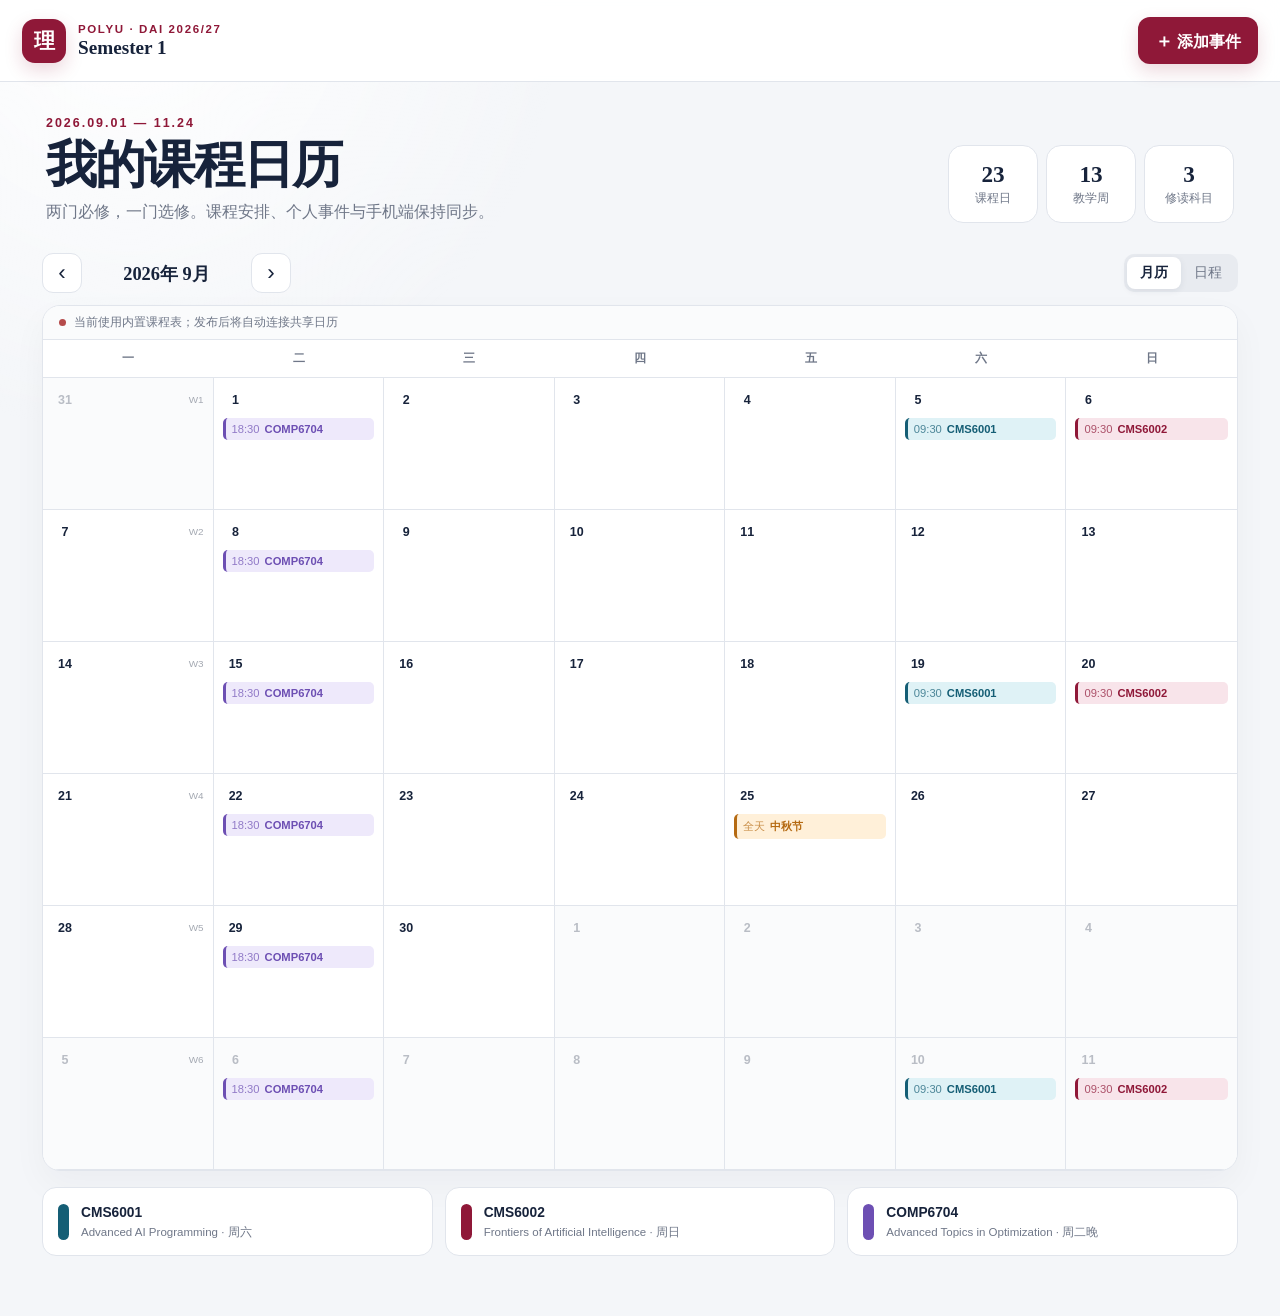
==== index.html @ 1a9e7ac6 "Build responsive Semester 1 calendar" ====
<!doctype html>
<html lang="zh-Hans">
<head>
  <meta charset="utf-8">
  <meta name="viewport" content="width=device-width, initial-scale=1, viewport-fit=cover">
  <meta name="theme-color" content="#8f1838">
  <meta name="description" content="PolyU DAI 2026/27 Semester 1 课程与个人日历">
  <title>Semester 1 · 我的课程日历</title>
  <link rel="manifest" href="manifest.webmanifest">
  <link rel="stylesheet" href="styles.css">
</head>
<body>
  <header class="topbar">
    <div class="brand">
      <div class="brand-mark" aria-hidden="true">理</div>
      <div>
        <p class="eyebrow">POLYU · DAI 2026/27</p>
        <h1>Semester 1</h1>
      </div>
    </div>
    <button class="add-button" id="openAdd" type="button"><span aria-hidden="true">＋</span> 添加事件</button>
  </header>

  <main>
    <section class="summary" aria-label="学期概览">
      <div>
        <p class="date-range">2026.09.01 — 11.24</p>
        <h2>我的课程日历</h2>
        <p class="lede">两门必修，一门选修。课程安排、个人事件与手机端保持同步。</p>
      </div>
      <div class="stats">
        <div><strong id="courseCount">23</strong><span>课程日</span></div>
        <div><strong>13</strong><span>教学周</span></div>
        <div><strong>3</strong><span>修读科目</span></div>
      </div>
    </section>

    <section class="controls" aria-label="日历控制">
      <div class="month-nav">
        <button id="prevMonth" class="icon-button" type="button" aria-label="上一个月">‹</button>
        <button id="monthTitle" class="month-title" type="button" aria-label="回到当前学期月份"></button>
        <button id="nextMonth" class="icon-button" type="button" aria-label="下一个月">›</button>
      </div>
      <div class="view-switch" role="group" aria-label="视图选择">
        <button class="active" data-view="month" type="button">月历</button>
        <button data-view="agenda" type="button">日程</button>
      </div>
    </section>

    <section class="calendar-shell">
      <div id="syncStatus" class="sync-status" role="status"><span></span> 正在读取共享日历…</div>
      <div id="monthView" class="month-view">
        <div class="weekdays" aria-hidden="true">
          <span>一</span><span>二</span><span>三</span><span>四</span><span>五</span><span>六</span><span>日</span>
        </div>
        <div id="calendarGrid" class="calendar-grid"></div>
      </div>
      <div id="agendaView" class="agenda-view" hidden></div>
    </section>

    <section class="course-key" aria-label="课程图例">
      <article class="course-card cms6001">
        <span class="course-dot"></span>
        <div><strong>CMS6001</strong><p>Advanced AI Programming · 周六</p></div>
      </article>
      <article class="course-card cms6002">
        <span class="course-dot"></span>
        <div><strong>CMS6002</strong><p>Frontiers of Artificial Intelligence · 周日</p></div>
      </article>
      <article class="course-card comp6704">
        <span class="course-dot"></span>
        <div><strong>COMP6704</strong><p>Advanced Topics in Optimization · 周二晚</p></div>
      </article>
    </section>
  </main>

  <dialog id="eventDialog">
    <form id="eventForm" method="dialog">
      <div class="dialog-head">
        <div><p class="eyebrow">SYNCED EVENT</p><h2>添加个人事件</h2></div>
        <button id="closeDialog" class="icon-button" type="button" aria-label="关闭">×</button>
      </div>
      <p class="form-note">提交后会打开 GitHub。确认创建事件请求后，约 1 分钟内自动同步到桌面与手机端。</p>
      <label>事件名称<input name="title" required maxlength="80" placeholder="例如：小组汇报"></label>
      <div class="form-row">
        <label>日期<input name="date" type="date" required min="2026-09-01" max="2026-12-31"></label>
        <label>分类<select name="category"><option value="personal">个人</option><option value="deadline">截止日期</option><option value="study">学习</option></select></label>
      </div>
      <div class="form-row">
        <label>开始时间<input name="start" type="time"></label>
        <label>结束时间<input name="end" type="time"></label>
      </div>
      <label>备注<textarea name="notes" rows="3" maxlength="300" placeholder="地点、准备事项等（选填）"></textarea></label>
      <button class="submit-button" type="submit">前往 GitHub 确认添加</button>
    </form>
  </dialog>

  <template id="eventTemplate">
    <button class="event-pill" type="button"><span class="event-time"></span><span class="event-title"></span></button>
  </template>

  <script src="config.js"></script>
  <script src="app.js"></script>
</body>
</html>
---- styles.css ----
:root {
  --ink: #17233b;
  --muted: #6f7788;
  --paper: #f4f6f9;
  --white: #fff;
  --line: #e1e5ec;
  --burgundy: #8f1838;
  --cms1: #155e75;
  --cms1-soft: #dff2f6;
  --cms2: #8f1838;
  --cms2-soft: #f8e4ea;
  --comp: #6d4fb3;
  --comp-soft: #eee9fb;
  --personal: #b56a12;
  --personal-soft: #fff0d9;
  font-family: Inter, -apple-system, BlinkMacSystemFont, "Segoe UI", "PingFang SC", "Microsoft YaHei", sans-serif;
  color: var(--ink);
  background: var(--paper);
}
* { box-sizing: border-box; }
body { margin: 0; min-height: 100vh; background: radial-gradient(circle at 10% 0, #fff 0, transparent 27rem), var(--paper); }
button, input, select, textarea { font: inherit; }
button { color: inherit; }
.topbar { min-height: 82px; padding: 16px max(22px, calc((100vw - 1240px)/2)); display: flex; align-items: center; justify-content: space-between; background: rgba(255,255,255,.92); border-bottom: 1px solid var(--line); position: sticky; top: 0; z-index: 10; backdrop-filter: blur(14px); }
.brand { display: flex; align-items: center; gap: 12px; }
.brand-mark { width: 44px; height: 44px; border-radius: 13px; display: grid; place-items: center; color: #fff; background: var(--burgundy); font: 700 21px Georgia, serif; box-shadow: 0 7px 18px #8f18382c; }
.eyebrow { margin: 0 0 2px; font-size: .72rem; font-weight: 800; letter-spacing: .14em; color: var(--burgundy); }
h1, h2, p { margin-top: 0; }
h1 { font: 700 1.2rem Georgia, "Times New Roman", serif; margin-bottom: 0; }
.add-button, .submit-button { border: 0; border-radius: 12px; background: var(--burgundy); color: white; font-weight: 700; padding: 11px 17px; cursor: pointer; box-shadow: 0 7px 18px #8f18382b; }
.add-button span { font-size: 1.15rem; }
main { max-width: 1240px; margin: auto; padding: 34px 22px 60px; }
.summary { display: flex; align-items: flex-end; justify-content: space-between; padding: 0 4px 30px; }
.date-range { color: var(--burgundy); font-size: .78rem; font-weight: 800; letter-spacing: .16em; margin-bottom: 9px; }
.summary h2 { font: 700 clamp(2rem, 4vw, 3.35rem)/1 Georgia, "Songti SC", serif; margin-bottom: 12px; letter-spacing: -.035em; }
.lede { color: var(--muted); margin-bottom: 0; }
.stats { display: flex; gap: 8px; }
.stats div { min-width: 90px; padding: 15px 16px; background: var(--white); border: 1px solid var(--line); border-radius: 15px; text-align: center; }
.stats strong { display: block; font: 700 1.45rem Georgia, serif; }
.stats span { color: var(--muted); font-size: .74rem; }
.controls { display: flex; align-items: center; justify-content: space-between; margin-bottom: 12px; }
.month-nav { display: flex; align-items: center; gap: 7px; }
.icon-button { border: 1px solid var(--line); background: var(--white); min-width: 40px; height: 40px; border-radius: 11px; font-size: 1.4rem; cursor: pointer; }
.month-title { min-width: 155px; border: 0; background: transparent; font: 700 1.15rem Georgia, "Songti SC", serif; cursor: pointer; }
.view-switch { display: flex; background: #e8ebf0; padding: 3px; border-radius: 10px; }
.view-switch button { border: 0; background: transparent; padding: 7px 13px; border-radius: 8px; color: var(--muted); cursor: pointer; font-size: .85rem; }
.view-switch button.active { background: white; color: var(--ink); font-weight: 700; box-shadow: 0 2px 7px #17233b14; }
.calendar-shell { background: var(--white); border: 1px solid var(--line); border-radius: 18px; overflow: hidden; box-shadow: 0 14px 35px #17233b0a; }
.sync-status { padding: 8px 16px; color: var(--muted); font-size: .75rem; background: #fafbfc; border-bottom: 1px solid var(--line); }
.sync-status span { display: inline-block; width: 7px; height: 7px; margin-right: 5px; border-radius: 50%; background: #d19a22; }
.sync-status.ok span { background: #26956b; }
.sync-status.error span { background: #b54b4b; }
.weekdays, .calendar-grid { display: grid; grid-template-columns: repeat(7, 1fr); }
.weekdays { min-height: 38px; align-items: center; border-bottom: 1px solid var(--line); color: var(--muted); text-align: center; font-size: .75rem; font-weight: 700; }
.day { min-height: 132px; padding: 9px; border-right: 1px solid var(--line); border-bottom: 1px solid var(--line); overflow: hidden; }
.day:nth-child(7n) { border-right: 0; }
.day.other-month { background: #fafbfc; color: #b9bdc5; }
.day.today .day-number { background: var(--burgundy); color: #fff; }
.day-number { display: inline-grid; place-items: center; width: 26px; height: 26px; border-radius: 8px; font-size: .78rem; font-weight: 700; }
.week-label { float: right; color: #a4a9b2; font-size: .62rem; line-height: 26px; }
.events { display: grid; gap: 4px; margin-top: 5px; }
.event-pill { width: 100%; display: flex; align-items: baseline; gap: 5px; border: 0; border-left: 3px solid currentColor; border-radius: 5px; padding: 5px 6px; text-align: left; cursor: pointer; font-size: .7rem; overflow: hidden; }
.event-time { opacity: .72; white-space: nowrap; }
.event-title { font-weight: 700; white-space: nowrap; overflow: hidden; text-overflow: ellipsis; }
.event-pill.cms6001 { color: var(--cms1); background: var(--cms1-soft); }
.event-pill.cms6002 { color: var(--cms2); background: var(--cms2-soft); }
.event-pill.comp6704 { color: var(--comp); background: var(--comp-soft); }
.event-pill.personal, .event-pill.study, .event-pill.deadline { color: var(--personal); background: var(--personal-soft); }
.course-key { display: grid; grid-template-columns: repeat(3, 1fr); gap: 12px; margin-top: 16px; }
.course-card { display: flex; gap: 12px; align-items: center; background: var(--white); border: 1px solid var(--line); border-radius: 14px; padding: 15px; }
.course-dot { width: 11px; height: 36px; border-radius: 7px; flex: none; }
.course-card strong { font-size: .86rem; }
.course-card p { margin: 3px 0 0; color: var(--muted); font-size: .72rem; line-height: 1.4; }
.course-card.cms6001 .course-dot { background: var(--cms1); }
.course-card.cms6002 .course-dot { background: var(--cms2); }
.course-card.comp6704 .course-dot { background: var(--comp); }
.agenda-view { padding: 10px 22px 24px; }
.agenda-day { display: grid; grid-template-columns: 95px 1fr; gap: 18px; padding: 18px 0; border-bottom: 1px solid var(--line); }
.agenda-date strong { display: block; font: 700 1.45rem Georgia, serif; }
.agenda-date span { color: var(--muted); font-size: .75rem; }
.agenda-events { display: grid; gap: 7px; }
.agenda-event { border-left: 4px solid; border-radius: 8px; padding: 10px 12px; background: #f7f8fa; }
.agenda-event.cms6001 { border-color: var(--cms1); }
.agenda-event.cms6002 { border-color: var(--cms2); }
.agenda-event.comp6704 { border-color: var(--comp); }
.agenda-event.personal, .agenda-event.study, .agenda-event.deadline { border-color: var(--personal); }
.agenda-event strong { display: block; font-size: .87rem; }
.agenda-event span { color: var(--muted); font-size: .76rem; }
dialog { width: min(520px, calc(100vw - 28px)); border: 0; border-radius: 20px; padding: 0; color: var(--ink); box-shadow: 0 24px 80px #10192b4f; }
dialog::backdrop { background: #10182799; backdrop-filter: blur(4px); }
dialog form { padding: 24px; }
.dialog-head { display: flex; justify-content: space-between; align-items: flex-start; }
.dialog-head h2 { font: 700 1.55rem Georgia, "Songti SC", serif; margin-bottom: 10px; }
.form-note { color: var(--muted); font-size: .78rem; line-height: 1.6; padding: 10px 12px; background: #f4f6f9; border-radius: 9px; }
label { display: grid; gap: 6px; margin-top: 14px; font-size: .78rem; font-weight: 700; }
input, select, textarea { width: 100%; border: 1px solid #d7dce4; border-radius: 10px; padding: 10px 11px; background: #fff; color: var(--ink); font-size: .9rem; }
textarea { resize: vertical; }
.form-row { display: grid; grid-template-columns: 1fr 1fr; gap: 12px; }
.submit-button { width: 100%; margin-top: 20px; padding: 13px; }
[hidden] { display: none !important; }

@media (max-width: 720px) {
  .topbar { min-height: 68px; padding: 12px 16px; }
  .brand-mark { width: 38px; height: 38px; border-radius: 11px; }
  .brand .eyebrow { display: none; }
  h1 { font-size: 1rem; }
  .add-button { padding: 9px 12px; font-size: .82rem; }
  main { padding: 22px 14px calc(40px + env(safe-area-inset-bottom)); }
  .summary { display: block; padding: 0 2px 22px; }
  .summary h2 { font-size: 2.25rem; }
  .lede { font-size: .84rem; line-height: 1.55; }
  .stats { margin-top: 18px; }
  .stats div { flex: 1; min-width: 0; padding: 11px 6px; }
  .stats strong { font-size: 1.25rem; }
  .controls { position: sticky; top: 68px; z-index: 8; padding: 8px 0; background: var(--paper); }
  .month-title { min-width: 125px; }
  .calendar-shell { border-radius: 15px; }
  .month-view { display: none; }
  .agenda-view { display: block !important; padding: 2px 14px 18px; }
  .view-switch { display: none; }
  .agenda-day { grid-template-columns: 70px 1fr; gap: 10px; padding: 15px 0; }
  .agenda-date strong { font-size: 1.15rem; }
  .course-key { grid-template-columns: 1fr; gap: 8px; }
  .course-card { padding: 12px 14px; }
  dialog { margin-bottom: env(safe-area-inset-bottom); }
  dialog form { padding: 19px; }
}

@media (prefers-reduced-motion: reduce) { *, *::before, *::after { scroll-behavior: auto !important; } }
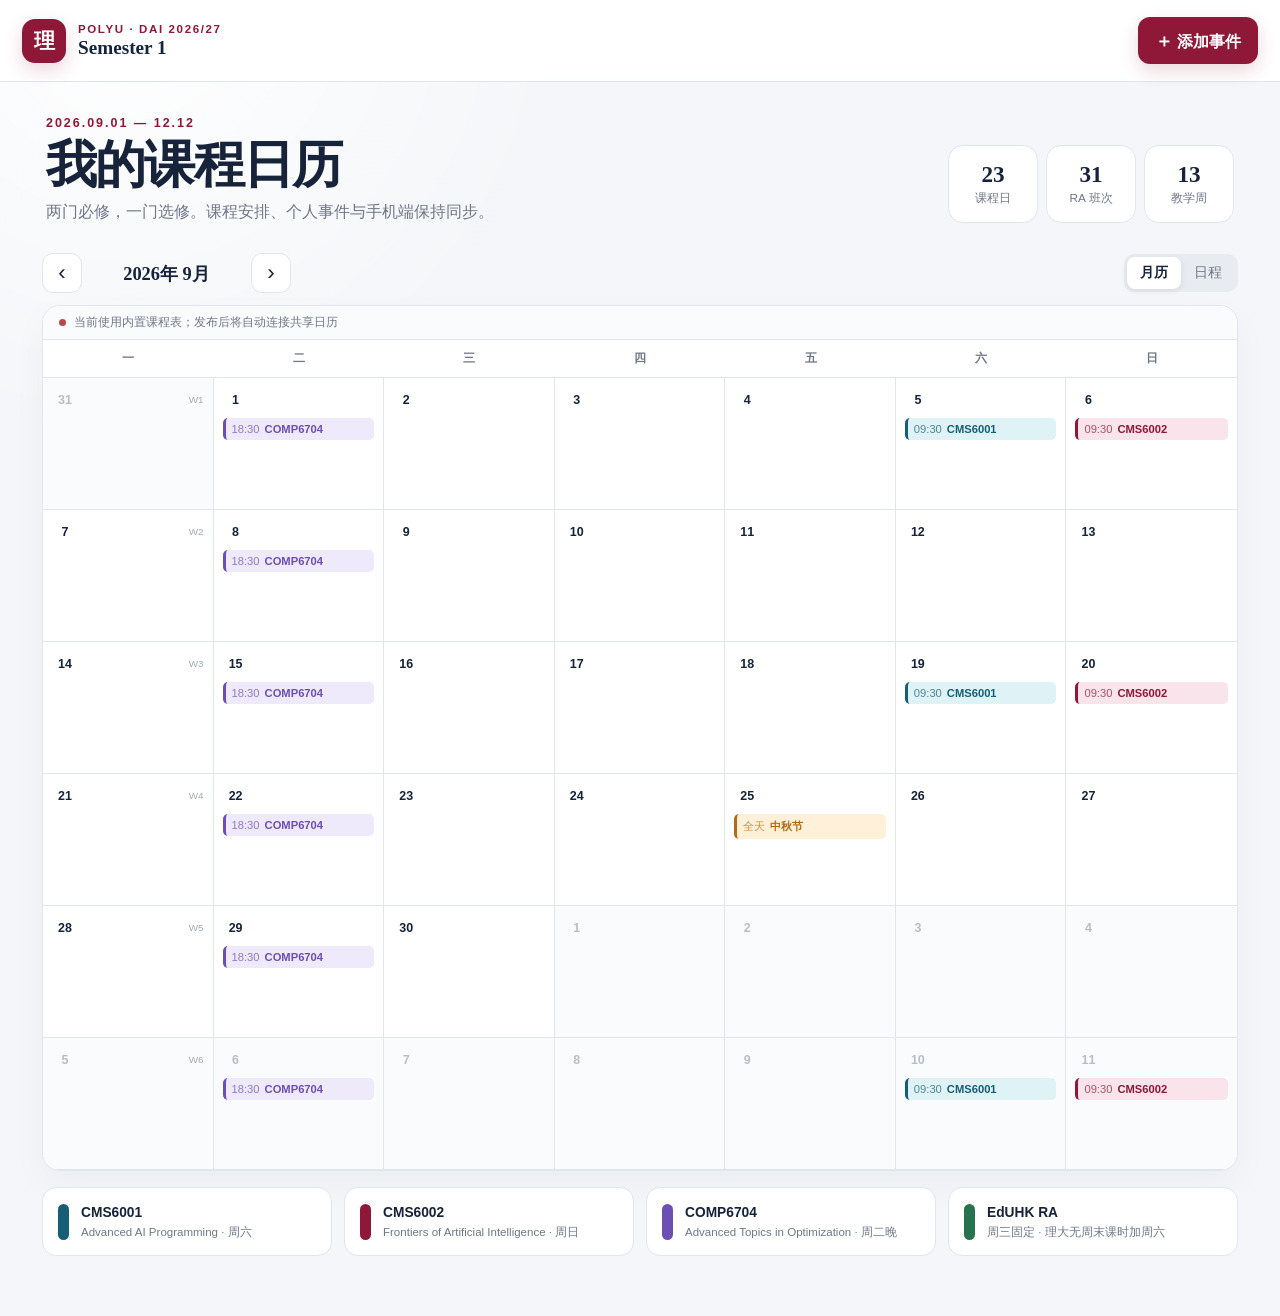
==== commit 3205257b: "Add confirmed EdUHK RA schedule" ====
--- a/index.html
+++ b/index.html
@@ -24,14 +24,14 @@
   <main>
     <section class="summary" aria-label="学期概览">
       <div>
-        <p class="date-range">2026.09.01 — 11.24</p>
+        <p class="date-range">2026.09.01 — 12.12</p>
         <h2>我的课程日历</h2>
         <p class="lede">两门必修，一门选修。课程安排、个人事件与手机端保持同步。</p>
       </div>
       <div class="stats">
         <div><strong id="courseCount">23</strong><span>课程日</span></div>
+        <div><strong>31</strong><span>RA 班次</span></div>
         <div><strong>13</strong><span>教学周</span></div>
-        <div><strong>3</strong><span>修读科目</span></div>
       </div>
     </section>
 
@@ -71,6 +71,10 @@
         <span class="course-dot"></span>
         <div><strong>COMP6704</strong><p>Advanced Topics in Optimization · 周二晚</p></div>
       </article>
+      <article class="course-card eduhk">
+        <span class="course-dot"></span>
+        <div><strong>EdUHK RA</strong><p>周三固定 · 理大无周末课时加周六</p></div>
+      </article>
     </section>
   </main>
 
--- a/styles.css
+++ b/styles.css
@@ -11,6 +11,8 @@
   --cms2-soft: #f8e4ea;
   --comp: #6d4fb3;
   --comp-soft: #eee9fb;
+  --eduhk: #28734f;
+  --eduhk-soft: #e2f3e9;
   --personal: #b56a12;
   --personal-soft: #fff0d9;
   font-family: Inter, -apple-system, BlinkMacSystemFont, "Segoe UI", "PingFang SC", "Microsoft YaHei", sans-serif;
@@ -65,8 +67,9 @@
 .event-pill.cms6001 { color: var(--cms1); background: var(--cms1-soft); }
 .event-pill.cms6002 { color: var(--cms2); background: var(--cms2-soft); }
 .event-pill.comp6704 { color: var(--comp); background: var(--comp-soft); }
+.event-pill.eduhk { color: var(--eduhk); background: var(--eduhk-soft); }
 .event-pill.personal, .event-pill.study, .event-pill.deadline { color: var(--personal); background: var(--personal-soft); }
-.course-key { display: grid; grid-template-columns: repeat(3, 1fr); gap: 12px; margin-top: 16px; }
+.course-key { display: grid; grid-template-columns: repeat(4, 1fr); gap: 12px; margin-top: 16px; }
 .course-card { display: flex; gap: 12px; align-items: center; background: var(--white); border: 1px solid var(--line); border-radius: 14px; padding: 15px; }
 .course-dot { width: 11px; height: 36px; border-radius: 7px; flex: none; }
 .course-card strong { font-size: .86rem; }
@@ -74,6 +77,7 @@
 .course-card.cms6001 .course-dot { background: var(--cms1); }
 .course-card.cms6002 .course-dot { background: var(--cms2); }
 .course-card.comp6704 .course-dot { background: var(--comp); }
+.course-card.eduhk .course-dot { background: var(--eduhk); }
 .agenda-view { padding: 10px 22px 24px; }
 .agenda-day { display: grid; grid-template-columns: 95px 1fr; gap: 18px; padding: 18px 0; border-bottom: 1px solid var(--line); }
 .agenda-date strong { display: block; font: 700 1.45rem Georgia, serif; }
@@ -83,6 +87,7 @@
 .agenda-event.cms6001 { border-color: var(--cms1); }
 .agenda-event.cms6002 { border-color: var(--cms2); }
 .agenda-event.comp6704 { border-color: var(--comp); }
+.agenda-event.eduhk { border-color: var(--eduhk); }
 .agenda-event.personal, .agenda-event.study, .agenda-event.deadline { border-color: var(--personal); }
 .agenda-event strong { display: block; font-size: .87rem; }
 .agenda-event span { color: var(--muted); font-size: .76rem; }
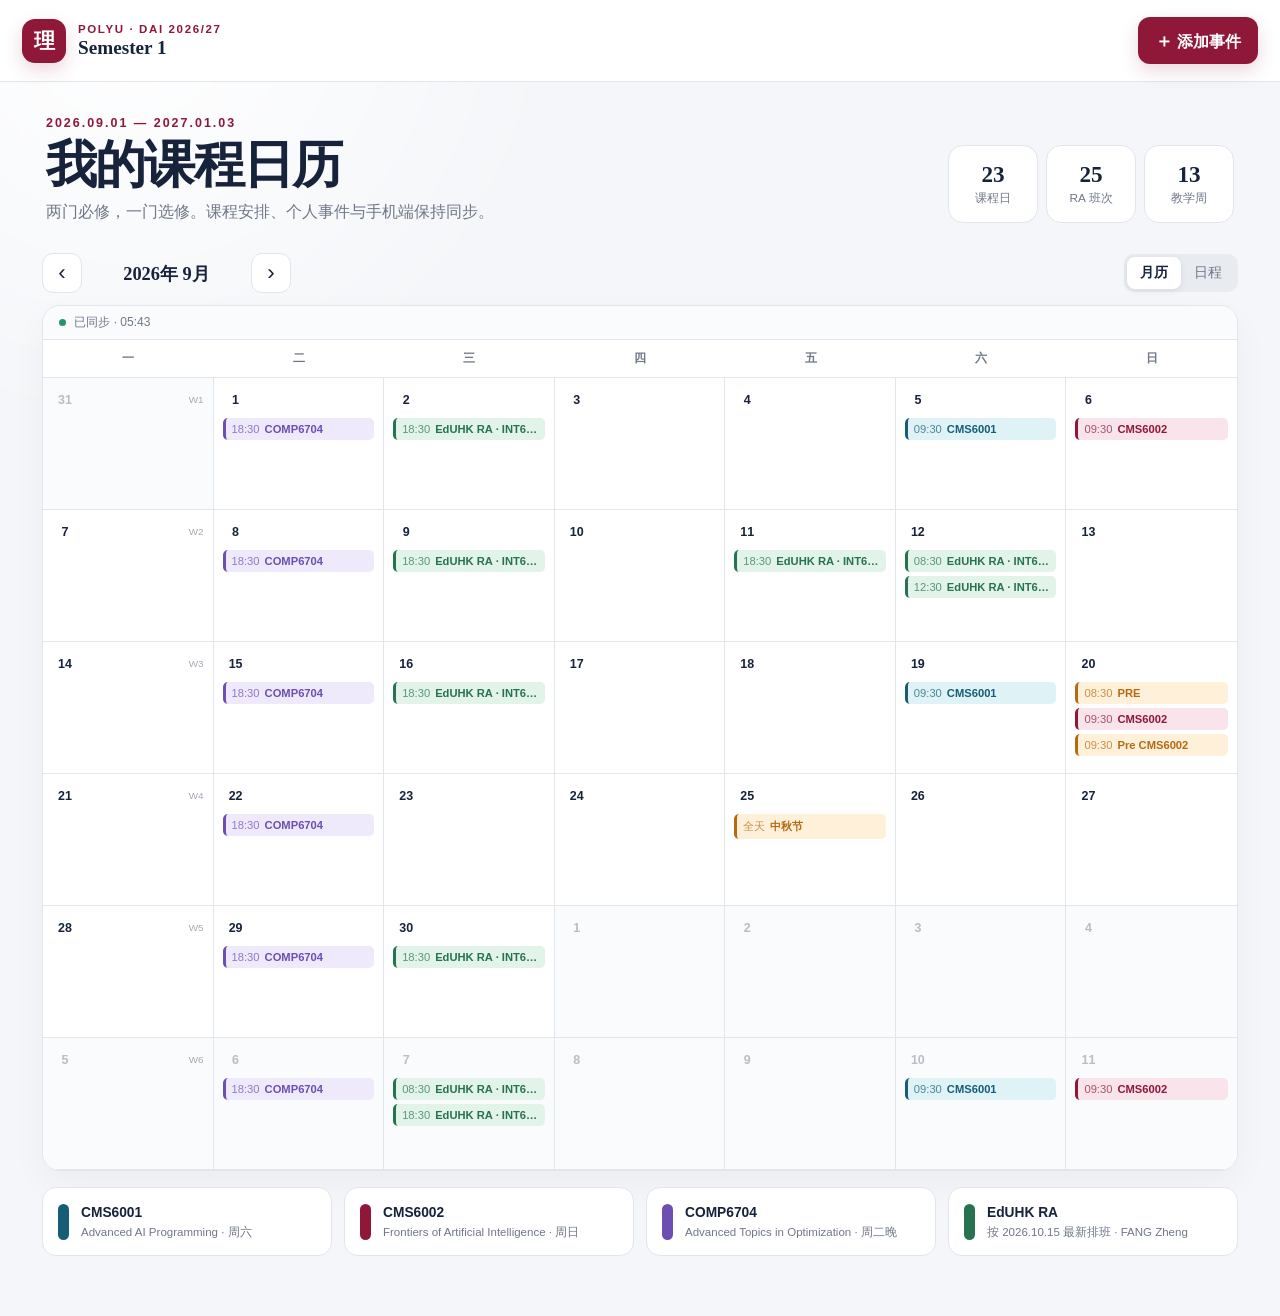
==== commit ceed7c36: "Update FANG Zheng RA timetable and add six marathon dates" ====
--- a/index.html
+++ b/index.html
@@ -24,13 +24,13 @@
   <main>
     <section class="summary" aria-label="学期概览">
       <div>
-        <p class="date-range">2026.09.01 — 12.12</p>
+        <p class="date-range">2026.09.01 — 2027.01.03</p>
         <h2>我的课程日历</h2>
         <p class="lede">两门必修，一门选修。课程安排、个人事件与手机端保持同步。</p>
       </div>
       <div class="stats">
         <div><strong id="courseCount">23</strong><span>课程日</span></div>
-        <div><strong>31</strong><span>RA 班次</span></div>
+        <div><strong id="raCount">25</strong><span>RA 班次</span></div>
         <div><strong>13</strong><span>教学周</span></div>
       </div>
     </section>
@@ -73,7 +73,7 @@
       </article>
       <article class="course-card eduhk">
         <span class="course-dot"></span>
-        <div><strong>EdUHK RA</strong><p>周三固定 · 理大无周末课时加周六</p></div>
+        <div><strong>EdUHK RA</strong><p>按 2026.10.15 最新排班 · FANG Zheng</p></div>
       </article>
     </section>
   </main>
@@ -87,7 +87,7 @@
       <p class="form-note">提交后会打开 GitHub。确认创建事件请求后，约 1 分钟内自动同步到桌面与手机端。</p>
       <label>事件名称<input name="title" required maxlength="80" placeholder="例如：小组汇报"></label>
       <div class="form-row">
-        <label>日期<input name="date" type="date" required min="2026-09-01" max="2026-12-31"></label>
+        <label>日期<input name="date" type="date" required min="2026-09-01" max="2027-12-31"></label>
         <label>分类<select name="category"><option value="personal">个人</option><option value="deadline">截止日期</option><option value="study">学习</option></select></label>
       </div>
       <div class="form-row">
